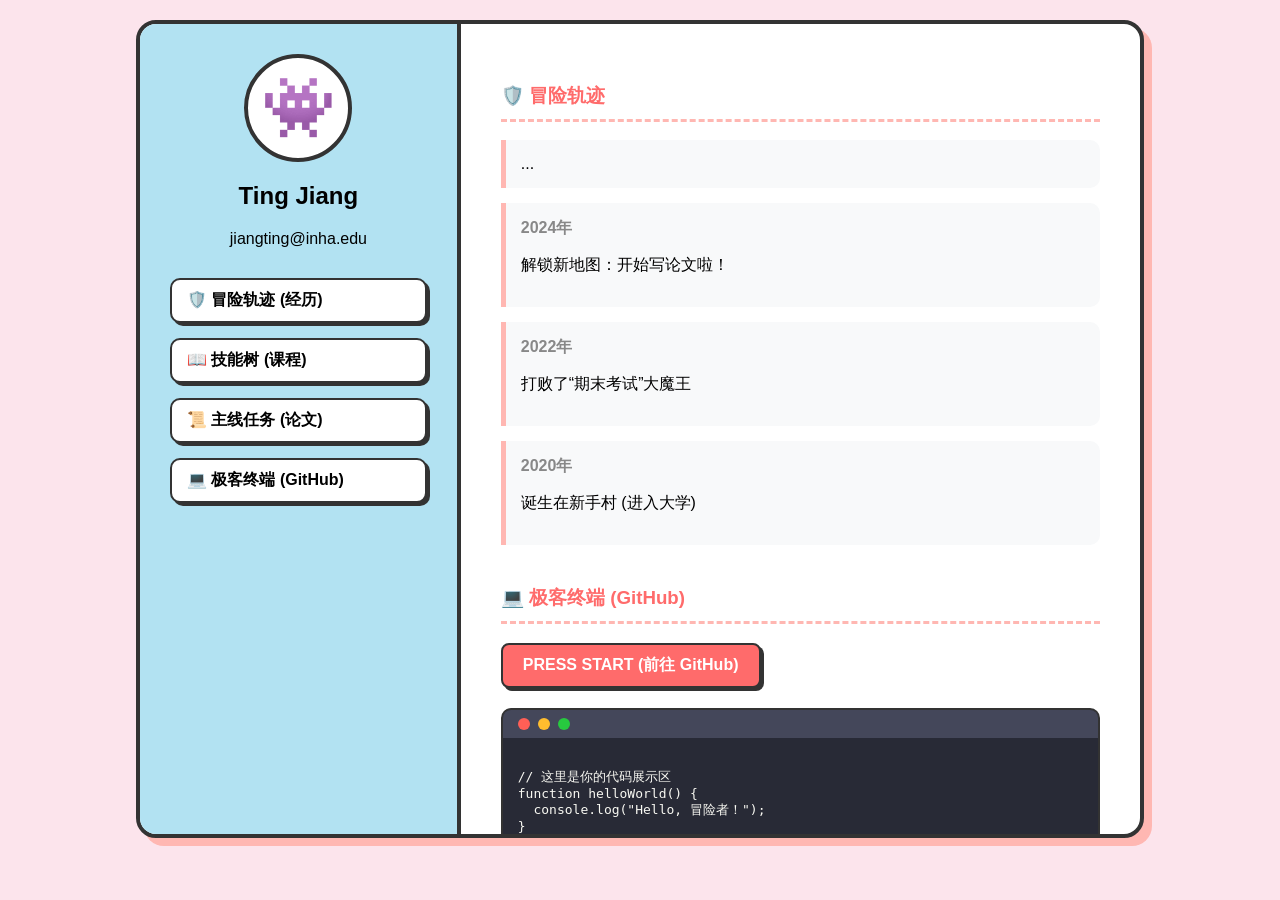
==== index.html @ 4fbcbcb1 "Add files via upload" ====
<!DOCTYPE html>
<html lang="zh-CN">
<head>
  <meta charset="UTF-8">
  <meta name="viewport" content="width=device-width, initial-scale=1.0">
  <title>我的冒险者面板</title>
  <link rel="stylesheet" href="style.css"> 
</head>
<body>

  </body>
</html>
<div class="game-world">
  <div class="sidebar">
    <div class="avatar">👾</div>
    <h2>Ting Jiang</h2>
    <p>jiangting@inha.edu</p>
    <ul class="menu">
      <li>🛡️ 冒险轨迹 (经历)</li>
      <li>📖 技能树 (课程)</li>
      <li>📜 主线任务 (论文)</li>
      <li>💻 极客终端 (GitHub)</li>
    </ul>
  </div>

  <div class="main-content">
    
    <h3 class="section-title">🛡️ 冒险轨迹</h3>
    <div class="timeline">
      <div class="timeline-item">
        <span class="date">2020年</span>
        <p>诞生在新手村 (进入大学)</p>
      </div>
      <div class="timeline-item">
        <span class="date">2022年</span>
        <p>打败了“期末考试”大魔王</p>
      </div>
      <div class="timeline-item">
        <span class="date">2024年</span>
        <p>解锁新地图：开始写论文啦！</p>
      </div>
      <div class="timeline-item">...</div>
      
    </div>

    <h3 class="section-title mt-top">💻 极客终端 (GitHub)</h3>
    <a href="https://github.com" target="_blank" class="github-btn">PRESS START (前往 GitHub)</a>
    <div class="code-box">
      <div class="code-header">
        <span class="dot red"></span><span class="dot yellow"></span><span class="dot green"></span>
      </div>
      <pre><code>
// 这里是你的代码展示区
function helloWorld() {
  console.log("Hello, 冒险者！");
}
      </code></pre>
    </div>

  </div>
</div>
---- style.css ----
/* 整体游戏背景和字体 */
body {
  background-color: #fce4ec; /* 浅浅的樱花粉背景 */
  font-family: 'Comic Sans MS', 'PingFang SC', sans-serif; /* 可爱的字体 */
  margin: 0;
  padding: 20px;
}

/* 主容器：左右分栏 */
.game-world {
  display: flex;
  max-width: 1000px;
  margin: 0 auto;
  background: white;
  border-radius: 20px;
  border: 4px solid #333; /* 粗边框更有游戏感 */
  box-shadow: 8px 8px 0px #ffb7b2; /* 可爱的彩色阴影 */
  overflow: hidden;
  height: 90vh;
}

/* 左侧菜单 */
.sidebar {
  width: 30%;
  background-color: #b2e2f2; /* 薄荷蓝 */
  padding: 30px;
  border-right: 4px solid #333;
  text-align: center;
}

.avatar {
  font-size: 60px;
  background: white;
  border: 4px solid #333;
  border-radius: 50%;
  width: 100px;
  height: 100px;
  line-height: 100px;
  margin: 0 auto;
}

.menu {
  list-style: none;
  padding: 0;
  margin-top: 30px;
  text-align: left;
}

.menu li {
  background: white;
  margin-bottom: 15px;
  padding: 10px 15px;
  border-radius: 10px;
  border: 2px solid #333;
  box-shadow: 3px 3px 0px #333;
  cursor: pointer;
  font-weight: bold;
  transition: all 0.2s;
}

.menu li:hover {
  transform: translateY(-2px);
  box-shadow: 5px 5px 0px #333;
  background-color: #fdfd96; /* 悬停变鹅黄色 */
}

/* 右侧内容区 */
.main-content {
  width: 70%;
  padding: 40px;
  overflow-y: auto;
}

.section-title {
  color: #ff6b6b;
  border-bottom: 3px dashed #ffb7b2;
  padding-bottom: 10px;
}

/* 从下往上的时间轴魔法 */
.timeline {
  display: flex;
  flex-direction: column-reverse; /* 就是这句代码让它从下往上的！ */
  gap: 15px;
}

.timeline-item {
  background: #f8f9fa;
  padding: 15px;
  border-left: 5px solid #ffb7b2;
  border-radius: 0 10px 10px 0;
}

.date {
  font-weight: bold;
  color: #888;
}

/* 代码终端样式 */
.mt-top { margin-top: 40px; }

.github-btn {
  display: inline-block;
  background: #ff6b6b;
  color: white;
  text-decoration: none;
  padding: 10px 20px;
  border-radius: 8px;
  border: 2px solid #333;
  box-shadow: 3px 3px 0px #333;
  font-weight: bold;
  margin-bottom: 20px;
}

.code-box {
  background: #282a36; /* 暗色终端背景 */
  border-radius: 10px;
  border: 2px solid #333;
  overflow: hidden;
}

.code-header {
  background: #44475a;
  padding: 8px 15px;
  display: flex;
  gap: 8px;
}

.dot {
  width: 12px;
  height: 12px;
  border-radius: 50%;
}
.red { background: #ff5f56; }
.yellow { background: #ffbd2e; }
.green { background: #27c93f; }

pre {
  color: #f8f8f2;
  padding: 15px;
  margin: 0;
  overflow-x: auto;
}
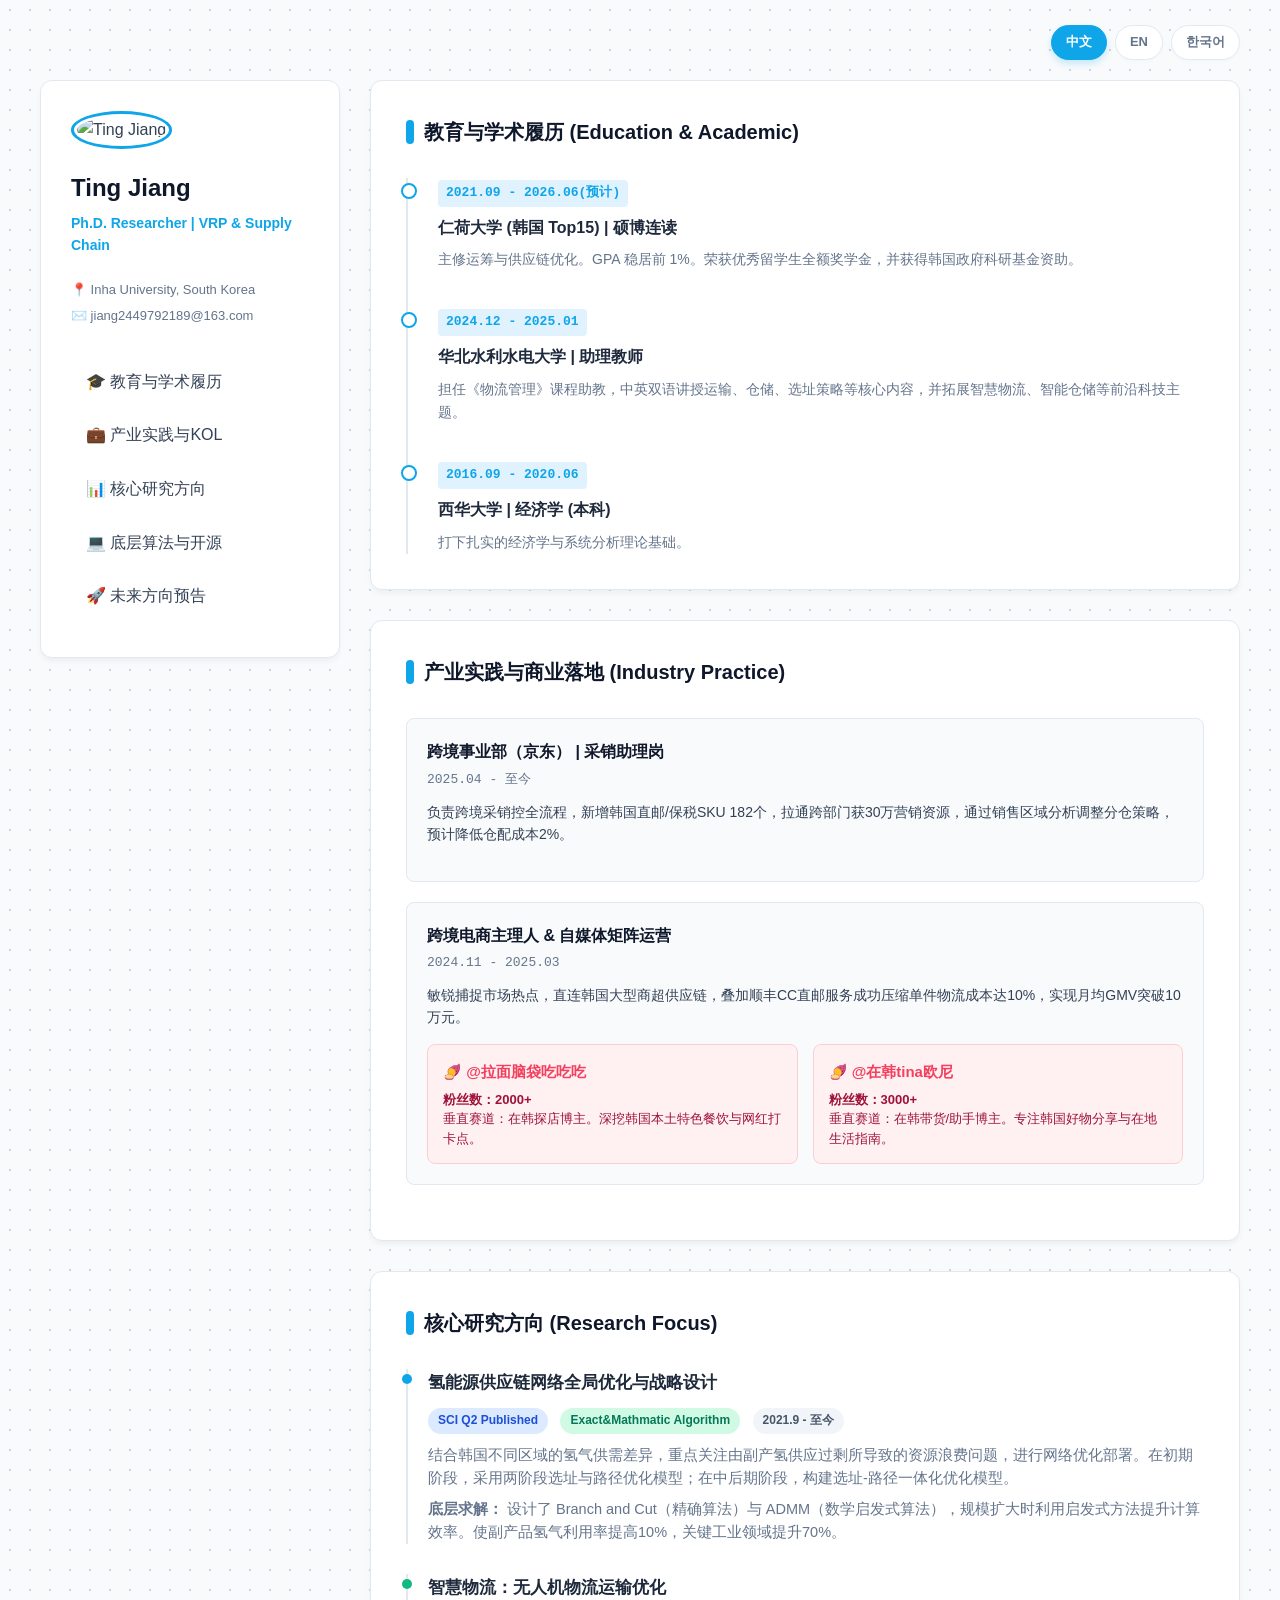
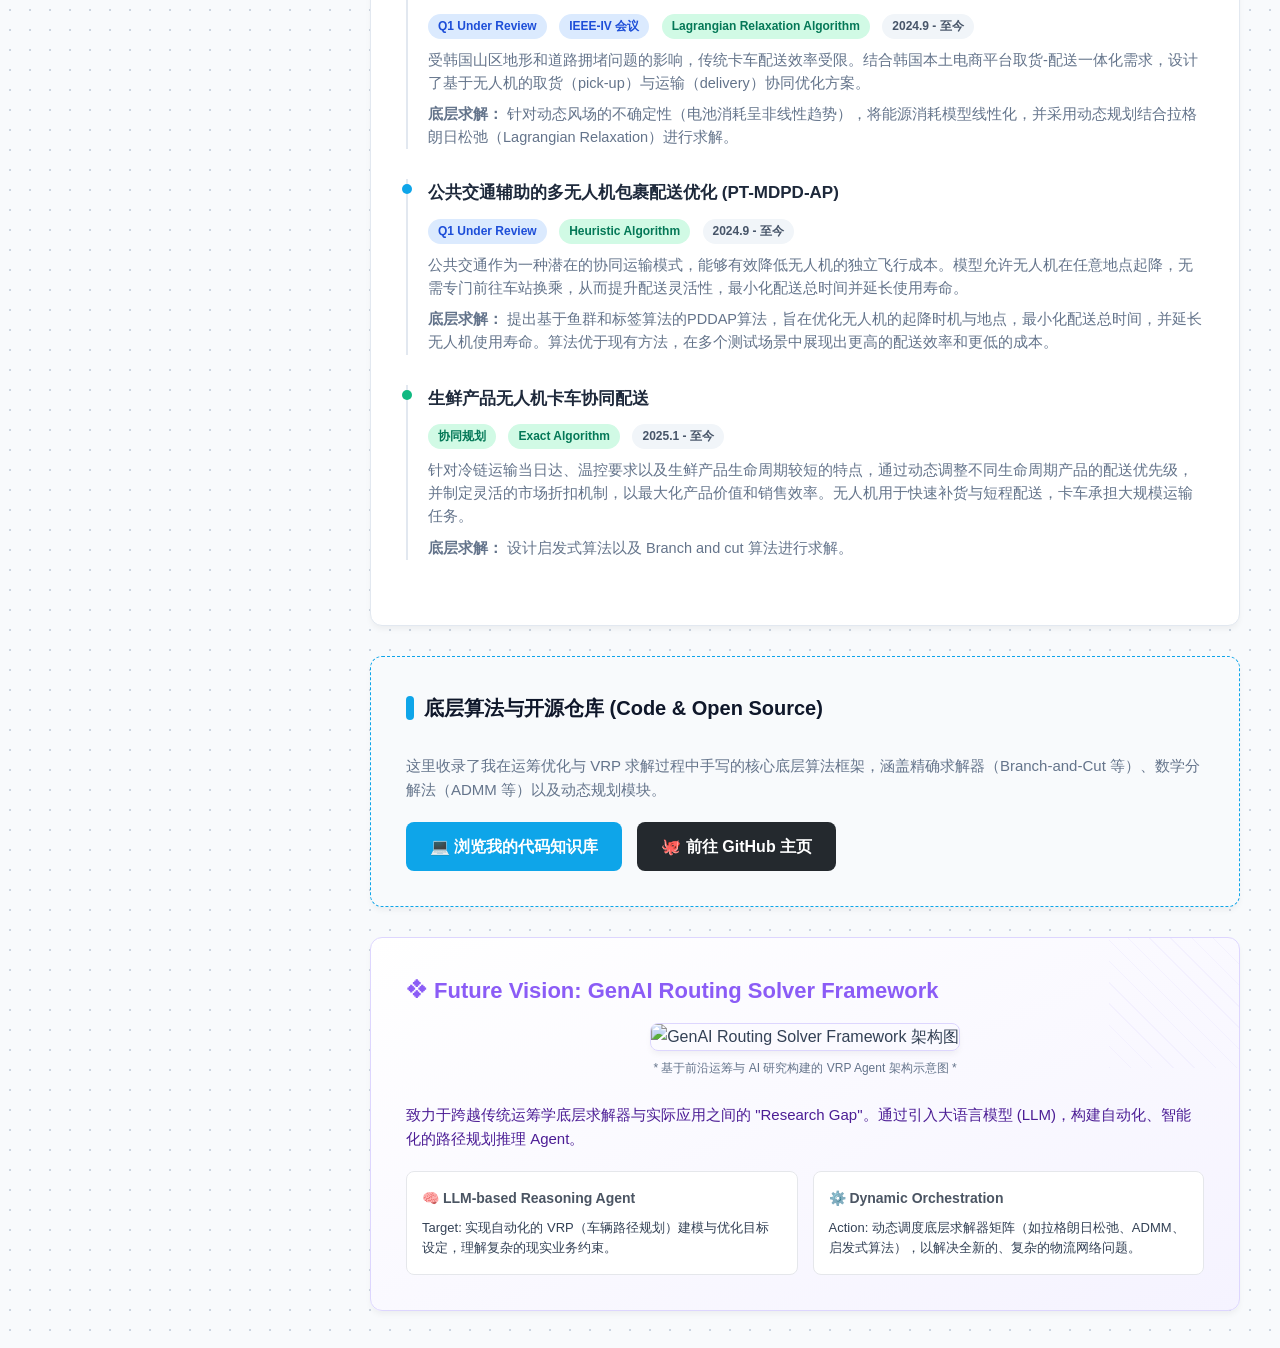
==== commit 48891e4d: "Add files via upload" ====
--- a/index.html
+++ b/index.html
@@ -3,59 +3,347 @@
 <head>
   <meta charset="UTF-8">
   <meta name="viewport" content="width=device-width, initial-scale=1.0">
-  <title>我的冒险者面板</title>
-  <link rel="stylesheet" href="style.css"> 
+  <title>Ting Jiang | Routing Optimization & Supply Chain</title>
+  <style>
+    /* 全局极简科技风设定 */
+    :root {
+      --bg-color: #f8fafc;
+      --card-bg: #ffffff;
+      --text-main: #334155;
+      --text-light: #64748b;
+      --accent-blue: #0ea5e9; 
+      --accent-green: #10b981; 
+      --accent-purple: #8b5cf6;
+      --accent-red: #f43f5e;
+      --border-color: #e2e8f0;
+    }
+
+    * { box-sizing: border-box; margin: 0; padding: 0; }
+
+    body {
+      background-color: var(--bg-color);
+      background-image: radial-gradient(#cbd5e1 1px, transparent 1px);
+      background-size: 20px 20px;
+      font-family: 'Inter', 'Helvetica Neue', Arial, sans-serif;
+      color: var(--text-main);
+      line-height: 1.6;
+      padding: 40px 20px;
+      position: relative; /* 语言切换组件定位基准 */
+    }
+
+    /* ================= 🌟 新增：右上角语言切换器 ================= */
+    .lang-switcher {
+      position: absolute;
+      top: 25px;
+      right: 40px;
+      display: flex;
+      gap: 8px;
+      z-index: 100;
+    }
+    .lang-btn {
+      background: var(--card-bg);
+      border: 1px solid var(--border-color);
+      padding: 6px 14px;
+      border-radius: 20px;
+      font-size: 13px;
+      font-weight: 600;
+      color: var(--text-light);
+      text-decoration: none;
+      transition: all 0.3s ease;
+      box-shadow: 0 2px 4px rgba(0,0,0,0.02);
+    }
+    .lang-btn:hover {
+      border-color: var(--accent-blue);
+      color: var(--accent-blue);
+    }
+    .lang-btn.active {
+      background: var(--accent-blue);
+      color: #ffffff;
+      border-color: var(--accent-blue);
+      box-shadow: 0 4px 6px rgba(14, 165, 233, 0.2);
+    }
+
+    .container {
+      max-width: 1200px;
+      margin: 40px auto 0; /* 顶部留出空间给语言切换器 */
+      display: flex;
+      gap: 30px;
+      align-items: flex-start;
+    }
+
+    /* ================= 左侧固定信息栏 ================= */
+    .sidebar {
+      width: 300px;
+      background: var(--card-bg);
+      padding: 30px;
+      border-radius: 12px;
+      border: 1px solid var(--border-color);
+      box-shadow: 0 4px 6px -1px rgba(0, 0, 0, 0.05);
+      position: sticky;
+      top: 40px;
+      flex-shrink: 0;
+    }
+
+    .avatar {
+      width: 100px; height: 100px;
+      border-radius: 50%;
+      object-fit: cover;
+      border: 3px solid var(--accent-blue);
+      padding: 3px;
+      margin-bottom: 20px;
+    }
+
+    .sidebar h1 { font-size: 24px; margin-bottom: 5px; color: #0f172a; }
+    .sidebar .title { font-size: 14px; color: var(--accent-blue); font-weight: bold; margin-bottom: 20px; }
+    .sidebar .contact { font-size: 13px; color: var(--text-light); line-height: 2; margin-bottom: 30px; }
+    
+    .nav-links a {
+      display: block;
+      padding: 10px 15px;
+      color: var(--text-main);
+      text-decoration: none;
+      font-weight: 500;
+      border-radius: 6px;
+      margin-bottom: 8px;
+      transition: background 0.2s;
+    }
+    .nav-links a:hover { background: #f1f5f9; color: var(--accent-blue); }
+
+    /* ================= 右侧内容区 ================= */
+    .main-content {
+      flex: 1;
+      display: flex;
+      flex-direction: column;
+      gap: 30px;
+    }
+
+    .section-card {
+      background: var(--card-bg);
+      padding: 35px;
+      border-radius: 12px;
+      border: 1px solid var(--border-color);
+      box-shadow: 0 4px 6px -1px rgba(0, 0, 0, 0.05);
+    }
+
+    .section-title {
+      font-size: 20px;
+      color: #0f172a;
+      margin-bottom: 30px;
+      display: flex;
+      align-items: center;
+      gap: 10px;
+    }
+    .section-title::before {
+      content: '';
+      display: block;
+      width: 8px; height: 24px;
+      background: var(--accent-blue);
+      border-radius: 4px;
+    }
+
+    /* 时间轴与各模块样式略（保持一致）... */
+    .timeline-list { position: relative; padding-left: 30px; border-left: 2px solid var(--border-color); }
+    .time-node { position: relative; margin-bottom: 35px; }
+    .time-node:last-child { margin-bottom: 0; }
+    .time-node::before { content: ''; position: absolute; left: -37px; top: 5px; width: 12px; height: 12px; border-radius: 50%; background: white; border: 2px solid var(--accent-blue); }
+    .time-date { font-family: monospace; font-size: 13px; color: var(--accent-blue); font-weight: 600; margin-bottom: 8px; display: inline-block; background: #e0f2fe; padding: 3px 8px; border-radius: 4px; }
+    .time-content h3 { font-size: 16px; color: #1e293b; margin-bottom: 8px; }
+    .time-content p { font-size: 14px; color: var(--text-light); line-height: 1.7; }
+
+    .industry-item { background: #f8fafc; border: 1px solid var(--border-color); border-radius: 8px; padding: 20px; margin-bottom: 20px; }
+    .industry-item h3 { font-size: 16px; color: #0f172a; margin-bottom: 5px; }
+    .industry-date { font-size: 13px; color: var(--text-light); margin-bottom: 10px; font-family: monospace; }
+    .industry-item p { font-size: 14px; color: var(--text-main); margin-bottom: 15px; }
+
+    .kol-container { display: flex; gap: 15px; flex-wrap: wrap; }
+    .kol-card { flex: 1; min-width: 250px; display: flex; flex-direction: column; padding: 15px; background: #fff1f2; border: 1px solid #fecdd3; border-radius: 8px; text-decoration: none; transition: all 0.2s; }
+    .kol-card:hover { transform: translateY(-3px); box-shadow: 0 4px 12px rgba(244, 63, 94, 0.15); }
+    .kol-title { font-size: 15px; font-weight: bold; color: var(--accent-red); margin-bottom: 6px; display: flex; align-items: center; gap: 8px;}
+    .kol-desc { font-size: 13px; color: #9f1239; line-height: 1.5; }
+
+    .research-item { border-left: 2px solid var(--border-color); padding-left: 20px; margin-bottom: 30px; position: relative; }
+    .research-item::before { content: ''; position: absolute; left: -6px; top: 5px; width: 10px; height: 10px; background: var(--accent-blue); border-radius: 50%; }
+    .research-item h3 { font-size: 17px; margin-bottom: 10px; color: #1e293b; }
+    .research-item p { font-size: 14.5px; color: var(--text-light); margin-bottom: 8px; }
+    
+    .tag { display: inline-block; padding: 3px 10px; border-radius: 20px; font-size: 12px; font-weight: 600; margin-right: 8px; margin-bottom: 10px; }
+    .tag-green { background: #d1fae5; color: #047857; }
+    .tag-blue { background: #dbeafe; color: #1d4ed8; }
+    .tag-gray { background: #f1f5f9; color: #475569; }
+
+    /* ================= 未来预告模块 ================= */
+    .future-agent-card { background: linear-gradient(to right bottom, #ffffff, #f5f3ff); border: 1px solid #ddd6fe; position: relative; overflow: hidden; }
+    .future-agent-card::after { content: ''; position: absolute; right: -20px; top: -20px; width: 150px; height: 150px; background-image: repeating-linear-gradient(45deg, #ede9fe 0, #ede9fe 1px, transparent 1px, transparent 15px); opacity: 0.5; }
+    .future-title { color: var(--accent-purple); font-weight: bold; margin-bottom: 15px; font-size: 22px; }
+    .agent-architecture { display: flex; gap: 15px; margin-top: 20px; }
+    .arch-box { flex: 1; background: white; border: 1px solid #e5e7eb; padding: 15px; border-radius: 8px; font-size: 13px; }
+    .arch-box h4 { color: #4b5563; margin-bottom: 8px; font-size: 14px; }
+  </style>
 </head>
 <body>
 
-  </body>
-</html>
-<div class="game-world">
-  <div class="sidebar">
-    <div class="avatar">👾</div>
-    <h2>Ting Jiang</h2>
-    <p>jiangting@inha.edu</p>
-    <ul class="menu">
-      <li>🛡️ 冒险轨迹 (经历)</li>
-      <li>📖 技能树 (课程)</li>
-      <li>📜 主线任务 (论文)</li>
-      <li>💻 极客终端 (GitHub)</li>
-    </ul>
-  </div>
-
-  <div class="main-content">
-    
-    <h3 class="section-title">🛡️ 冒险轨迹</h3>
-    <div class="timeline">
-      <div class="timeline-item">
-        <span class="date">2020年</span>
-        <p>诞生在新手村 (进入大学)</p>
-      </div>
-      <div class="timeline-item">
-        <span class="date">2022年</span>
-        <p>打败了“期末考试”大魔王</p>
-      </div>
-      <div class="timeline-item">
-        <span class="date">2024年</span>
-        <p>解锁新地图：开始写论文啦！</p>
-      </div>
-      <div class="timeline-item">...</div>
+<div class="lang-switcher">
+  <a href="index.html" class="lang-btn active">中文</a>
+  <a href="index_en.html" class="lang-btn">EN</a>
+  <a href="index_ko.html" class="lang-btn">한국어</a>
+</div>
+
+<div class="container">
+  <aside class="sidebar">
+    <img src="profile.jpg" alt="Ting Jiang" class="avatar">
+    <h1>Ting Jiang</h1>
+    <div class="title">Ph.D. Researcher | VRP & Supply Chain</div>
+    <div class="contact">
+      <p>📍 Inha University, South Korea</p>
+      <p>✉️ jiang2449792189@163.com</p>
+    </div>
+    <div class="nav-links">
+      <a href="#education">🎓 教育与学术履历</a>
+      <a href="#industry">💼 产业实践与KOL</a>
+      <a href="#research">📊 核心研究方向</a>
+      <a href="#code">💻 底层算法与开源</a>
+      <a href="#future">🚀 未来方向预告</a>
+    </div>
+  </aside>
+
+  <main class="main-content">
+
+    <section id="education" class="section-card">
+      <h2 class="section-title">教育与学术履历 (Education & Academic)</h2>
+      <div class="timeline-list">
+        <div class="time-node">
+          <div class="time-date">2021.09 - 2026.06(预计)</div>
+          <div class="time-content">
+            <h3>仁荷大学 (韩国 Top15) | 硕博连读</h3>
+            <p>主修运筹与供应链优化。GPA 稳居前 1%。荣获优秀留学生全额奖学金，并获得韩国政府科研基金资助。</p>
+          </div>
+        </div>
+        <div class="time-node">
+          <div class="time-date">2024.12 - 2025.01</div>
+          <div class="time-content">
+            <h3>华北水利水电大学 | 助理教师</h3>
+            <p>担任《物流管理》课程助教，中英双语讲授运输、仓储、选址策略等核心内容，并拓展智慧物流、智能仓储等前沿科技主题。</p>
+          </div>
+        </div>
+        <div class="time-node">
+          <div class="time-date">2016.09 - 2020.06</div>
+          <div class="time-content">
+            <h3>西华大学 | 经济学 (本科)</h3>
+            <p>打下扎实的经济学与系统分析理论基础。</p>
+          </div>
+        </div>
+      </div>
+    </section>
+
+    <section id="industry" class="section-card">
+      <h2 class="section-title">产业实践与商业落地 (Industry Practice)</h2>
       
+      <div class="industry-item">
+        <h3>跨境事业部（京东） | 采销助理岗</h3>
+        <div class="industry-date">2025.04 - 至今</div>
+        <p>负责跨境采销控全流程，新增韩国直邮/保税SKU 182个，拉通跨部门获30万营销资源，通过销售区域分析调整分仓策略，预计降低仓配成本2%。</p>
+      </div>
+
+      <div class="industry-item">
+        <h3>跨境电商主理人 & 自媒体矩阵运营</h3>
+        <div class="industry-date">2024.11 - 2025.03</div>
+        <p>敏锐捕捉市场热点，直连韩国大型商超供应链，叠加顺丰CC直邮服务成功压缩单件物流成本达10%，实现月均GMV突破10万元。</p>
+        
+        <div class="kol-container">
+          <a href="#" target="_blank" class="kol-card">
+            <span class="kol-title">🍠 @拉面脑袋吃吃吃</span>
+            <span class="kol-desc"><strong>粉丝数：2000+</strong><br>垂直赛道：在韩探店博主。深挖韩国本土特色餐饮与网红打卡点。</span>
+          </a>
+          <a href="#" target="_blank" class="kol-card">
+            <span class="kol-title">🍠 @在韩tina欧尼</span>
+            <span class="kol-desc"><strong>粉丝数：3000+</strong><br>垂直赛道：在韩带货/助手博主。专注韩国好物分享与在地生活指南。</span>
+          </a>
+        </div>
+      </div>
+    </section>
+
+    <section id="research" class="section-card">
+      <h2 class="section-title">核心研究方向 (Research Focus)</h2>
+      
+      <div class="research-item">
+        <h3>氢能源供应链网络全局优化与战略设计</h3>
+        <span class="tag tag-blue">SCI Q2 Published</span>
+        <span class="tag tag-green">Exact&Mathmatic Algorithm</span>
+        <span class="tag tag-gray">2021.9 - 至今</span>
+        <p>结合韩国不同区域的氢气供需差异，重点关注由副产氢供应过剩所导致的资源浪费问题，进行网络优化部署。在初期阶段，采用两阶段选址与路径优化模型；在中后期阶段，构建选址-路径一体化优化模型。</p>
+        <p><strong>底层求解：</strong> 设计了 Branch and Cut（精确算法）与 ADMM（数学启发式算法），规模扩大时利用启发式方法提升计算效率。使副产品氢气利用率提高10%，关键工业领域提升70%。</p>
+      </div>
+
+      <div class="research-item" style="--accent-blue: var(--accent-green);">
+        <h3>智慧物流：无人机物流运输优化</h3>
+        <span class="tag tag-blue">Q1 Under Review</span>
+        <span class="tag tag-blue">IEEE-IV 会议</span>
+        <span class="tag tag-green">Lagrangian Relaxation Algorithm</span>
+        <span class="tag tag-gray">2024.9 - 至今</span>
+        <p>受韩国山区地形和道路拥堵问题的影响，传统卡车配送效率受限。结合韩国本土电商平台取货-配送一体化需求，设计了基于无人机的取货（pick-up）与运输（delivery）协同优化方案。</p>
+        <p><strong>底层求解：</strong> 针对动态风场的不确定性（电池消耗呈非线性趋势），将能源消耗模型线性化，并采用动态规划结合拉格朗日松弛（Lagrangian Relaxation）进行求解。</p>
+      </div>
+
+      <div class="research-item">
+        <h3>公共交通辅助的多无人机包裹配送优化 (PT-MDPD-AP)</h3>
+        <span class="tag tag-blue">Q1 Under Review</span>
+        <span class="tag tag-green">Heuristic Algorithm</span>
+        <span class="tag tag-gray">2024.9 - 至今</span>
+        <p>公共交通作为一种潜在的协同运输模式，能够有效降低无人机的独立飞行成本。模型允许无人机在任意地点起降，无需专门前往车站换乘，从而提升配送灵活性，最小化配送总时间并延长使用寿命。</p>
+        <p><strong>底层求解：</strong> 提出基于鱼群和标签算法的PDDAP算法，旨在优化无人机的起降时机与地点，最小化配送总时间，并延长无人机使用寿命。算法优于现有方法，在多个测试场景中展现出更高的配送效率和更低的成本。</p>
     </div>
 
-    <h3 class="section-title mt-top">💻 极客终端 (GitHub)</h3>
-    <a href="https://github.com" target="_blank" class="github-btn">PRESS START (前往 GitHub)</a>
-    <div class="code-box">
-      <div class="code-header">
-        <span class="dot red"></span><span class="dot yellow"></span><span class="dot green"></span>
-      </div>
-      <pre><code>
-// 这里是你的代码展示区
-function helloWorld() {
-  console.log("Hello, 冒险者！");
-}
-      </code></pre>
-    </div>
-
-  </div>
-</div>+      <div class="research-item" style="--accent-blue: var(--accent-green);">
+        <h3>生鲜产品无人机卡车协同配送</h3>
+        <span class="tag tag-green">协同规划</span>
+        <span class="tag tag-green">Exact Algorithm</span>
+        <span class="tag tag-gray">2025.1 - 至今</span>
+        <p>针对冷链运输当日达、温控要求以及生鲜产品生命周期较短的特点，通过动态调整不同生命周期产品的配送优先级，并制定灵活的市场折扣机制，以最大化产品价值和销售效率。无人机用于快速补货与短程配送，卡车承担大规模运输任务。</p>
+        <p><strong>底层求解：</strong> 设计启发式算法以及 Branch and cut 算法进行求解。</p>
+      </div>
+    </section>
+
+    <section id="code" class="section-card" style="background: #f8fafc; border: 1px dashed var(--accent-blue);">
+      <h2 class="section-title">底层算法与开源仓库 (Code & Open Source)</h2>
+      <p style="margin-bottom: 20px; color: var(--text-light); font-size: 15px;">
+        这里收录了我在运筹优化与 VRP 求解过程中手写的核心底层算法框架，涵盖精确求解器（Branch-and-Cut 等）、数学分解法（ADMM 等）以及动态规划模块。
+      </p>
+      <div style="display: flex; gap: 15px; flex-wrap: wrap;">
+        <a href="code.html" style="background: var(--accent-blue); color: white; padding: 12px 24px; border-radius: 8px; text-decoration: none; font-weight: bold; transition: opacity 0.2s;" onmouseover="this.style.opacity=0.8" onmouseout="this.style.opacity=1">
+          💻 浏览我的代码知识库
+        </a>
+        <a href="https://github.com/tinajiwona" target="_blank" style="background: #24292e; color: white; padding: 12px 24px; border-radius: 8px; text-decoration: none; font-weight: bold; transition: opacity 0.2s;" onmouseover="this.style.opacity=0.8" onmouseout="this.style.opacity=1">
+          🐙 前往 GitHub 主页
+        </a>
+      </div>
+    </section>
+
+    <section id="future" class="section-card future-agent-card">
+      <div class="future-title">❖ Future Vision: GenAI Routing Solver Framework</div>
+
+      <div style="text-align: center; margin-bottom: 25px;">
+        <img src="vrp-agent-framework.png" alt="GenAI Routing Solver Framework 架构图" style="max-width: 100%; height: auto; border-radius: 8px; border: 1px solid #ddd6fe; box-shadow: 0 4px 6px -1px rgba(0, 0, 0, 0.05);">
+        <p style="font-size: 12px; color: var(--text-light); margin-top: 8px;">* 基于前沿运筹与 AI 研究构建的 VRP Agent 架构示意图 *</p>
+      </div>
+
+      <p style="color: #4c1d95; font-size: 15px; margin-bottom: 20px;">
+        致力于跨越传统运筹学底层求解器与实际应用之间的 "Research Gap"。通过引入大语言模型 (LLM)，构建自动化、智能化的路径规划推理 Agent。
+      </p>
+      
+      <div class="agent-architecture">
+        <div class="arch-box">
+          <h4>🧠 LLM-based Reasoning Agent</h4>
+          <p>Target: 实现自动化的 VRP（车辆路径规划）建模与优化目标设定，理解复杂的现实业务约束。</p>
+        </div>
+        <div class="arch-box">
+          <h4>⚙️ Dynamic Orchestration</h4>
+          <p>Action: 动态调度底层求解器矩阵（如拉格朗日松弛、ADMM、启发式算法），以解决全新的、复杂的物流网络问题。</p>
+        </div>
+      </div>
+    </section>
+
+  </main>
+</div>
+
+</body>
+</html>
